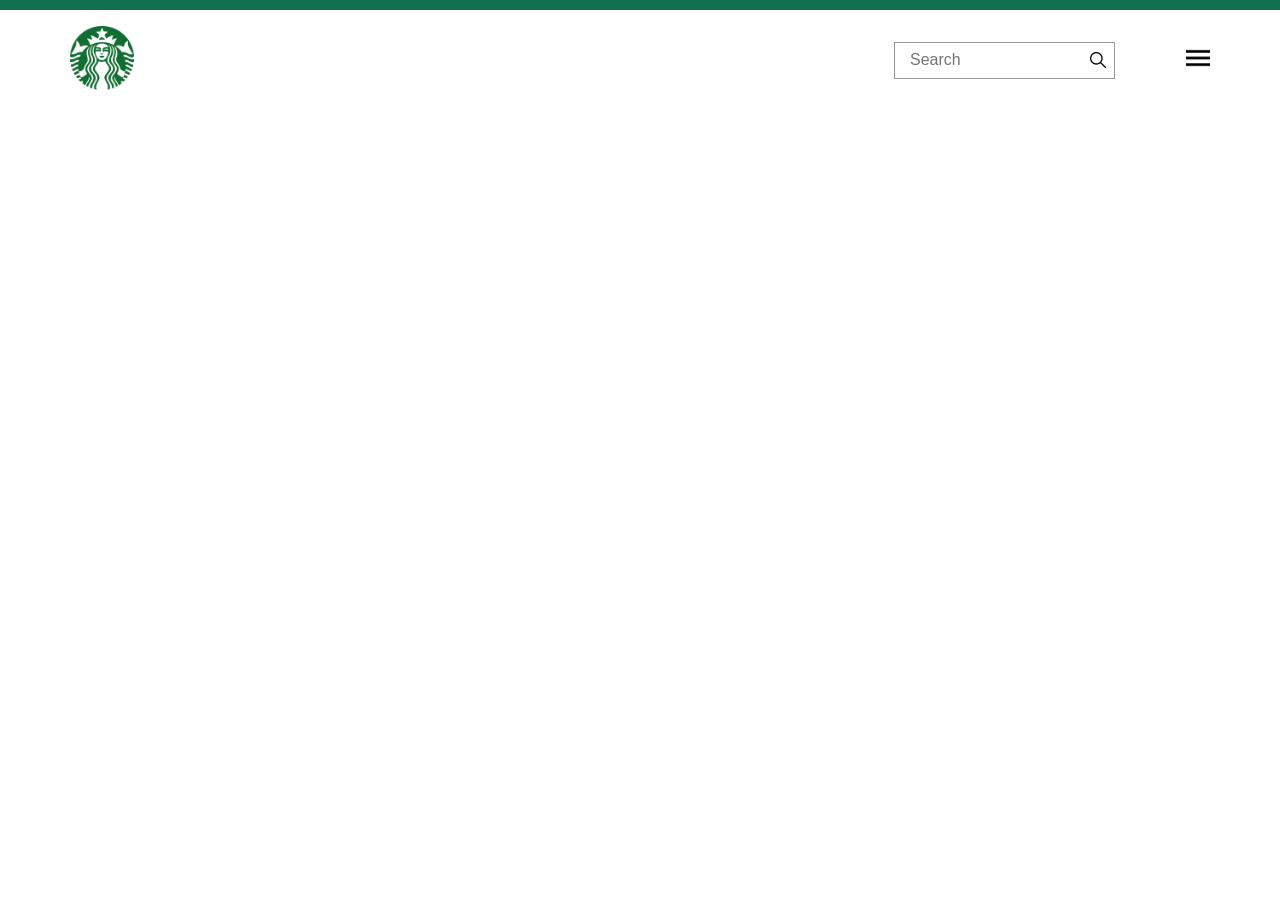
==== index.html @ dad7b249 "Criando o menu do site e modificando sua responsividade para dispositivos móveis" ====
<!DOCTYPE html>
<html>
<head>

    <meta charset="UTF-8" />
    <meta name="viewport" content="width=device-width, initial-scale=1.0" />

    <link rel="stylesheet" type="text/css" href="assets/css/template.css" />

    <title>Starbucks</title>

</head>
<body>

    <header class="header">
        <div class="header__bar"></div>
        <div class="header__container container">
            <div class="header__logo-area">
                <a href=""><img class="header__logo" src="assets/images/logo.png" alt="Logo" /></a>
            </div>
            <div class="header__search-menu-area">
                <form class="header__search-form">
                    <input class="header__search-input" type="text" name="search" placeholder="Search" />
                    <button class="header__search-button" type="submit">
                        <img class="header__search-icon" src="assets/images/loupe.png" alt="Search" />
                    </button>
                </form>
                <div class="header__menu">
                    <img class="header__menu-icon" src="assets/images/menu.png" alt="Menu" />
                </div>
            </div>
        </div>
    </header>

</body>
</html>
---- assets/css/template.css ----
@import url('https://fonts.googleapis.com/css2?family=Open+Sans:ital@0;1&family=Oswald:wght@700&display=swap');

:root {
    --bg-primary: #117050;
}

/* * & BODY */
* {
    box-sizing: border-box;
    margin: 0;
    padding: 0;
}

body {
    font-family: 'Open Sans', sans-serif;
}

/* HEADER */
.header__bar {
    height: 10px;
    background-color: var(--bg-primary);
}

.header__container {
    display: flex;
    justify-content: space-between;
    align-items: center;
    height: 100px;
}

.header__logo {
    width: 64px;
    height: 64px;
}

.header__search-menu-area {
    display: flex;
    align-items: center;
}

.header__search-form {
    display: flex;
}

.header__search-input {
    width: 100%;
    max-width: 250px;
    padding-left: 15px;
    padding-right: 35px;
    padding-top: 10px;
    padding-bottom: 10px;
    border: 1px solid #999;
    outline: 0;
}
.header__search-input::placeholder {
    font-size: 16px;
}

.header__search-button {
    display: flex;
    justify-content: center;
    align-items: center;
    margin-left: -35px;
    padding-left: 10px;
    padding-right: 10px;
    border: none;
    cursor: pointer;
    background-color: transparent;
}

.header__search-icon {
    width: 16px;
    height: 16px;
}

.header__menu {
    margin-left: 70px;
}

.header__menu-icon {
    width: 24px;
    height: 24px;
    cursor: pointer;
}

/* CONTAINER */
.container {
    width: 100%;
    max-width: 1140px;
    margin: auto;
}

/* MEDIA */
@media (max-width: 500px) {

    .header__logo-area {
        margin-left: 20px;
    }

    .header__search-input {
        max-width: 180px;
    }

    .header__menu {
        margin-left: 35px;
        margin-right: 20px;
    }

}
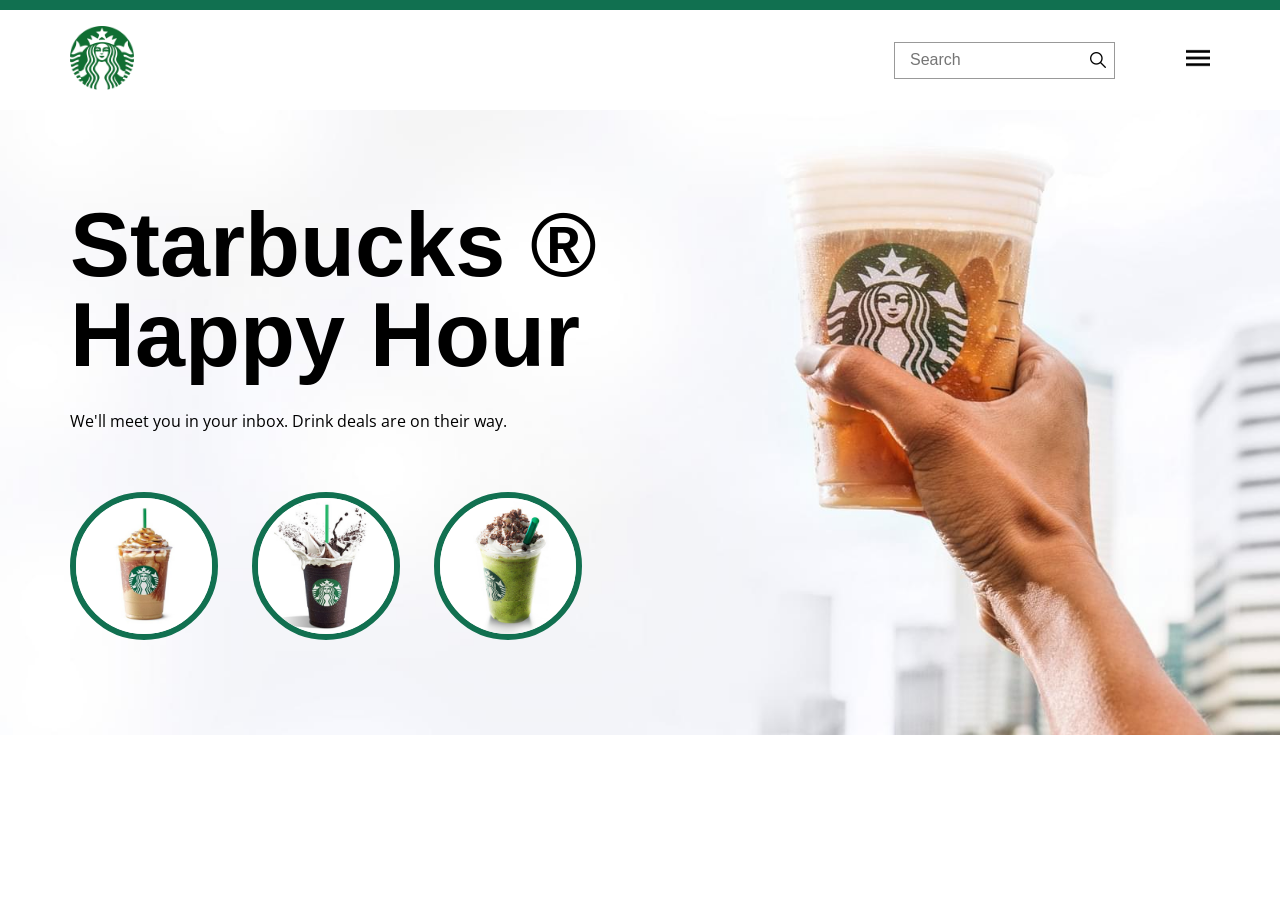
==== commit 17a82b9b: "Criando a seção banner do site e modificando sua responsividade para dispositivos móveis. Modificand" ====
--- a/index.html
+++ b/index.html
@@ -32,5 +32,20 @@
         </div>
     </header>
 
+    <section class="banner">
+        <div class="container">
+            <h1 class="banner__h1 h1">
+                Starbucks &reg; <br />
+                Happy Hour
+            </h1>
+            <span>We'll meet you in your inbox. Drink deals are on their way.</span>
+            <div class="banner__image-area">
+                <img class="banner__image" src="assets/images/c1.jpg" alt="Copo" />
+                <img class="banner__image" src="assets/images/c2.jpg" alt="Copo" />
+                <img class="banner__image" src="assets/images/c3.jpg" alt="Copo" />
+            </div>
+        </div>
+    </section>
+
 </body>
 </html>
--- a/assets/css/template.css
+++ b/assets/css/template.css
@@ -83,27 +83,74 @@
     cursor: pointer;
 }
 
-/* CONTAINER */
+/* BANNER */
+.banner {
+    padding-top: 90px;
+    padding-bottom: 90px;
+    background-image: url('../images/bg.jpg');
+    background-position: center;
+    background-size: cover;
+}
+
+.banner__h1 {
+    margin-bottom: 30px;
+}
+
+.banner__image-area {
+    margin-top: 60px;
+}
+
+.banner__image {
+    width: 148px;
+    height: 148px;
+    margin-right: 30px;
+    border: 6px solid var(--bg-primary);
+    border-radius: 50%;
+}
+
+/* CONTAINER, H1 */
 .container {
     width: 100%;
     max-width: 1140px;
     margin: auto;
 }
 
+.h1 {
+    line-height: 90px;
+    font-family: 'Oswald', sans-serif;
+    font-size: 90px;
+    font-weight: bold;
+}
+
 /* MEDIA */
 @media (max-width: 500px) {
 
-    .header__logo-area {
-        margin-left: 20px;
-    }
-
+    /* HEADER */
     .header__search-input {
         max-width: 180px;
     }
 
     .header__menu {
         margin-left: 35px;
-        margin-right: 20px;
+    }
+
+    /* BANNER */
+    .banner__image {
+        width: 80px;
+        height: 80px;
+        margin-right: 10px;
+        border-width: 3px;
+    }
+
+    /* CONTAINER, H1 */
+    .container {
+        padding-left: 20px;
+        padding-right: 20px;
+    }
+
+    .h1 {
+        line-height: 45px;
+        font-size: 45px;
     }
 
 }
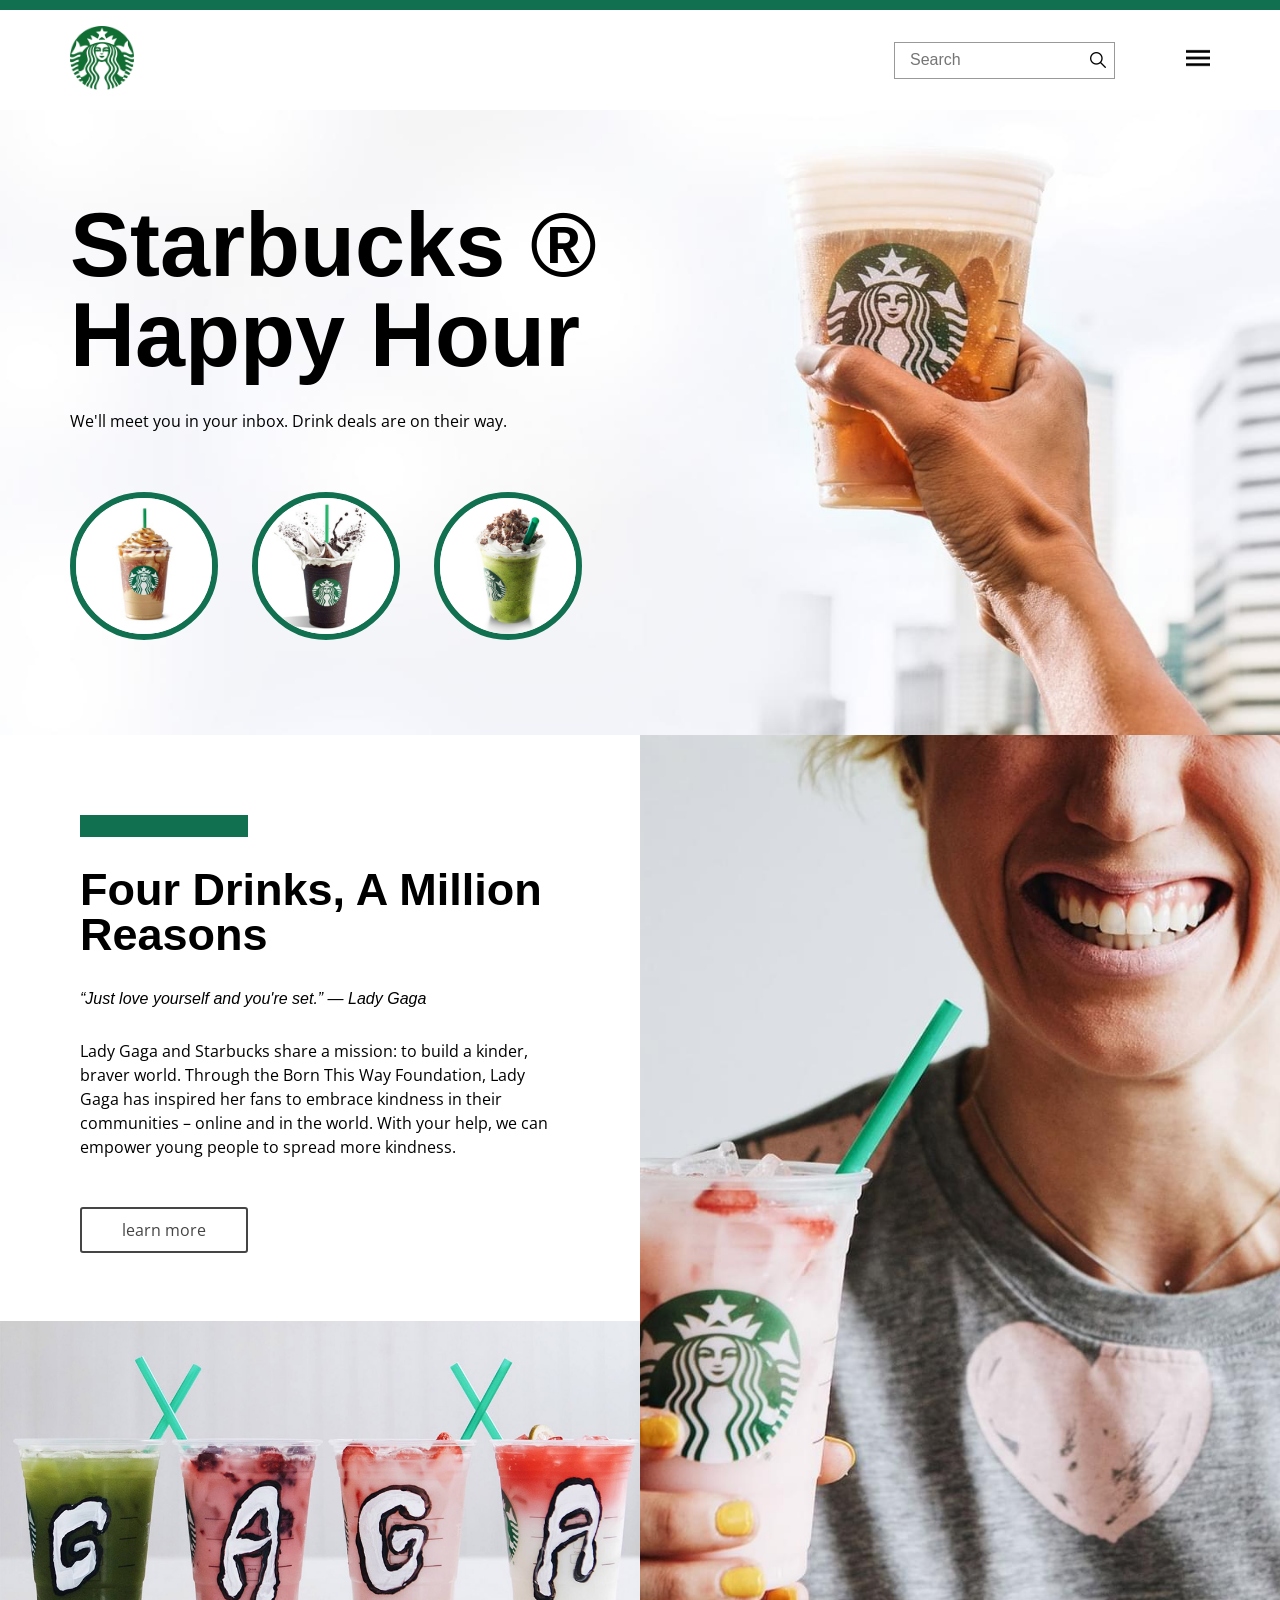
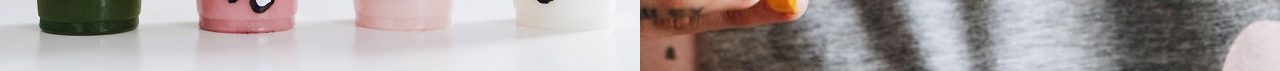
==== commit 1f947291: "Criando a seção area1 do site e modificando sua responsividade para dispositivos móveis" ====
--- a/index.html
+++ b/index.html
@@ -47,5 +47,17 @@
         </div>
     </section>
 
+    <section class="area1">
+        <div class="area1__content">
+            <div class="bar"></div>
+            <h2 class="area1__h2 h2">Four Drinks, A Million Reasons</h2>
+            <span class="area1__quote">&ldquo;Just love yourself and you're set.&rdquo; &mdash; Lady Gaga</span>
+            <p class="p">Lady Gaga and Starbucks share a mission: to build a kinder, braver world. Through the Born This Way Foundation, Lady Gaga has inspired her fans to embrace kindness in their communities &ndash; online and in the world. With your help, we can empower young people to spread more kindness.</p>
+            <a class="button" href="">learn more</a>
+        </div>
+        <div class="area1__background1"></div>
+        <div class="area1__background2"></div>
+    </section>
+
 </body>
 </html>
--- a/assets/css/template.css
+++ b/assets/css/template.css
@@ -108,7 +108,41 @@
     border-radius: 50%;
 }
 
-/* CONTAINER, H1 */
+/* AREA1 */
+.area1 {
+    display: grid;
+    grid-template-columns: repeat(2, 1fr);
+}
+
+.area1__content {
+    padding: 80px;
+}
+
+.area1__h2 {
+    margin-top: 30px;
+    margin-bottom: 30px;
+}
+
+.area1__quote {
+    font-style: italic;
+}
+
+.area1__background1 {
+    height: 350px;
+    background-image: url('../images/f2.jpg');
+    background-position: center;
+    background-size: cover;
+}
+
+.area1__background2 {
+    grid-row: 1 / span 2;
+    grid-column: 2 / span 1;
+    background-image: url('../images/f1.jpg');
+    background-position: center;
+    background-size: cover;
+}
+
+/* CONTAINER, H1, H2, P, BAR, BUTTON */
 .container {
     width: 100%;
     max-width: 1140px;
@@ -120,6 +154,37 @@
     font-family: 'Oswald', sans-serif;
     font-size: 90px;
     font-weight: bold;
+}
+
+.h2 {
+    line-height: 45px;
+    font-family: 'Oswald', sans-serif;
+    font-size: 45px;
+    font-weight: bold;
+}
+
+.p {
+    margin-top: 30px;
+    margin-bottom: 60px;
+    line-height: 24px;
+}
+
+.bar {
+    width: 168px;
+    height: 22px;
+    background-color: var(--bg-primary);
+}
+
+.button {
+    padding: 10px 40px;
+    border: 2px solid #454545;
+    border-radius: 3px;
+    text-decoration: none;
+    color: #454545;
+}
+.button:hover {
+    background-color: #454545;
+    color: #FFF;
 }
 
 /* MEDIA */
@@ -142,6 +207,16 @@
         border-width: 3px;
     }
 
+    /* AREA1 */
+    .area1 {
+        grid-template-columns: 1fr;
+    }
+
+    .area1__content {
+        padding-left: 20px;
+        padding-right: 20px;
+    }
+
     /* CONTAINER, H1 */
     .container {
         padding-left: 20px;
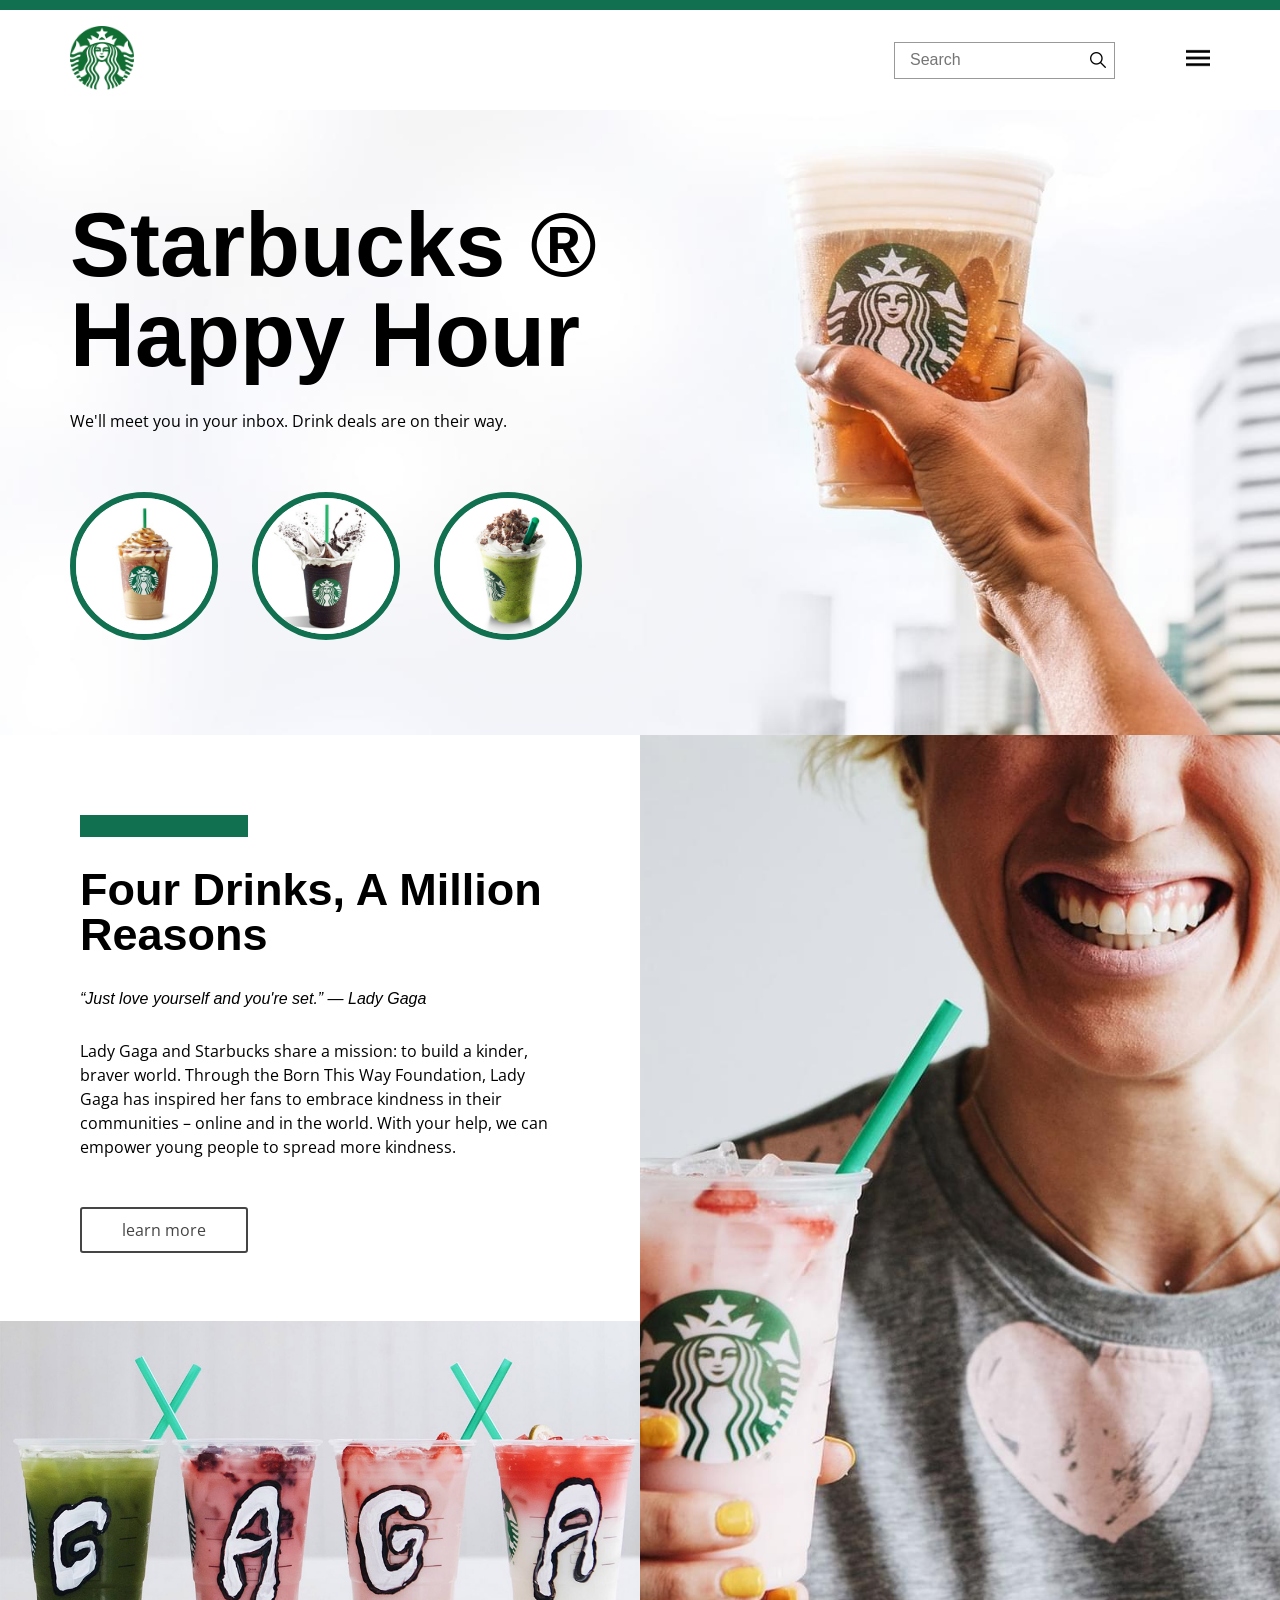
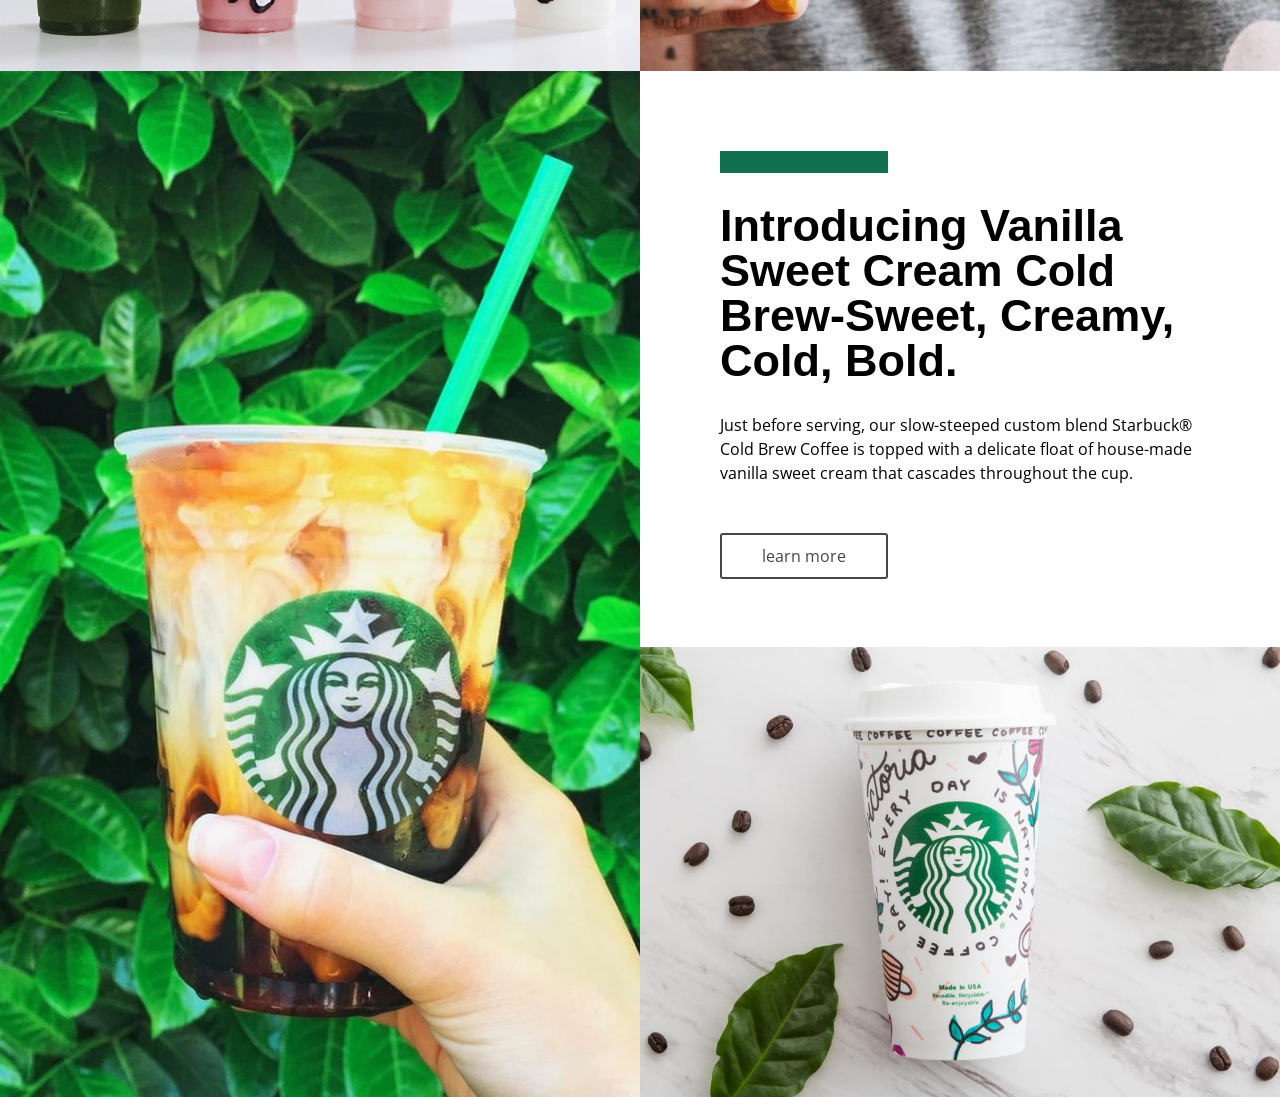
==== commit ed116c66: "Criando a seção area2 do site e modificando sua responsividade para dispositivos móveis" ====
--- a/index.html
+++ b/index.html
@@ -59,5 +59,16 @@
         <div class="area1__background2"></div>
     </section>
 
+    <section class="area2">
+        <div class="area2__content">
+            <div class="bar"></div>
+            <h2 class="area2__h2 h2">Introducing Vanilla Sweet Cream Cold Brew-Sweet, Creamy, Cold, Bold.</h2>
+            <p class="p">Just before serving, our slow-steeped custom blend Starbuck&reg; Cold Brew Coffee is topped with a delicate float of house-made vanilla sweet cream that cascades throughout the cup.</p>
+            <a class="button" href="">learn more</a>
+        </div>
+        <div class="area2__background1"></div>
+        <div class="area2__background2"></div>
+    </section>
+
 </body>
 </html>
--- a/assets/css/template.css
+++ b/assets/css/template.css
@@ -142,6 +142,35 @@
     background-size: cover;
 }
 
+/* AREA2 */
+.area2 {
+    display: grid;
+    grid-template-columns: repeat(2, 1fr);
+}
+
+.area2__content {
+    padding: 80px;
+}
+
+.area2__h2 {
+    margin-top: 30px;
+}
+
+.area2__background1 {
+    height: 450px;
+    background-image: url('../images/f4.jpg');
+    background-position: center;
+    background-size: cover;
+}
+
+.area2__background2 {
+    grid-row: 1 / span 2;
+    grid-column: 1 / span 1;
+    background-image: url('../images/f3.jpg');
+    background-position: center;
+    background-size: cover;
+}
+
 /* CONTAINER, H1, H2, P, BAR, BUTTON */
 .container {
     width: 100%;
@@ -217,7 +246,17 @@
         padding-right: 20px;
     }
 
-    /* CONTAINER, H1 */
+    /* AREA2 */
+    .area2 {
+        grid-template-columns: 1fr;
+    }
+
+    .area2__content {
+        padding-left: 20px;
+        padding-right: 20px;
+    }
+
+    /* CONTAINER, H1, H2 */
     .container {
         padding-left: 20px;
         padding-right: 20px;
@@ -228,4 +267,9 @@
         font-size: 45px;
     }
 
+    .h2 {
+        line-height: 22.5px;
+        font-size: 22.5px;
+    }
+
 }
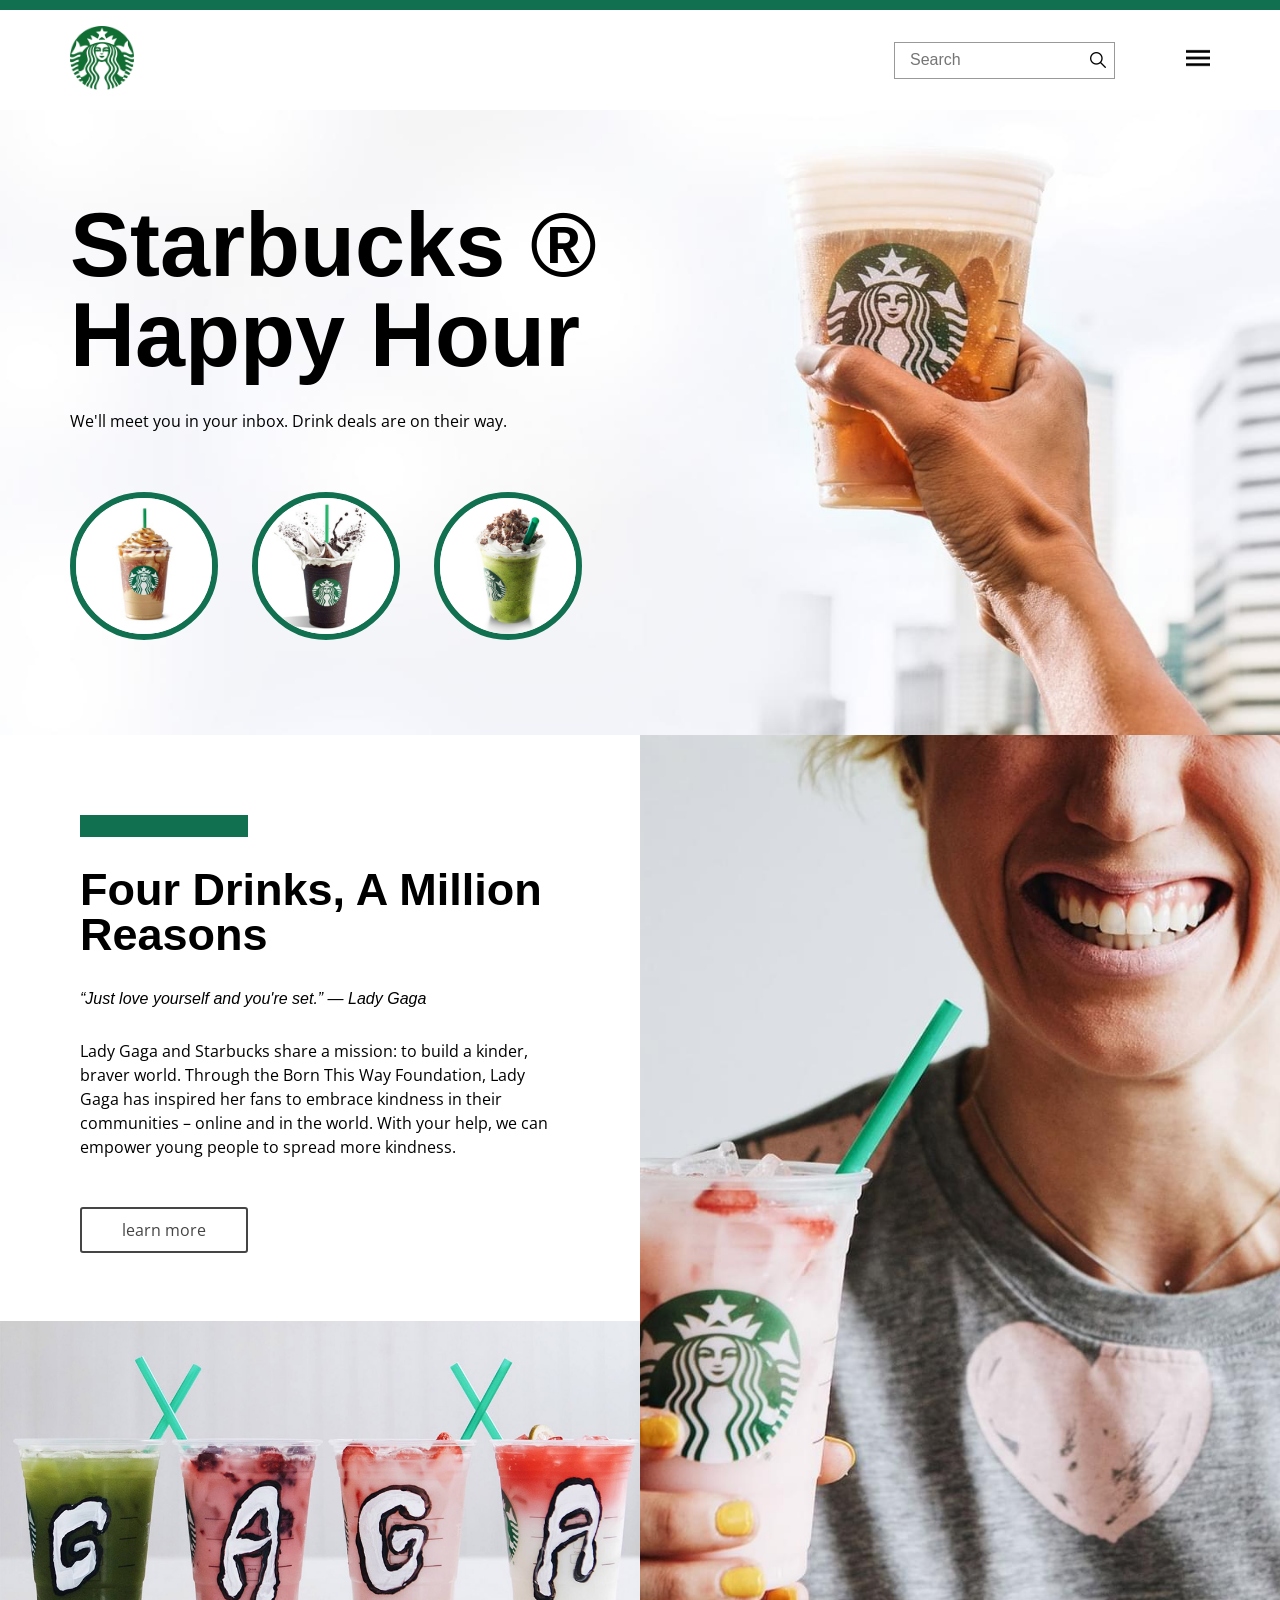
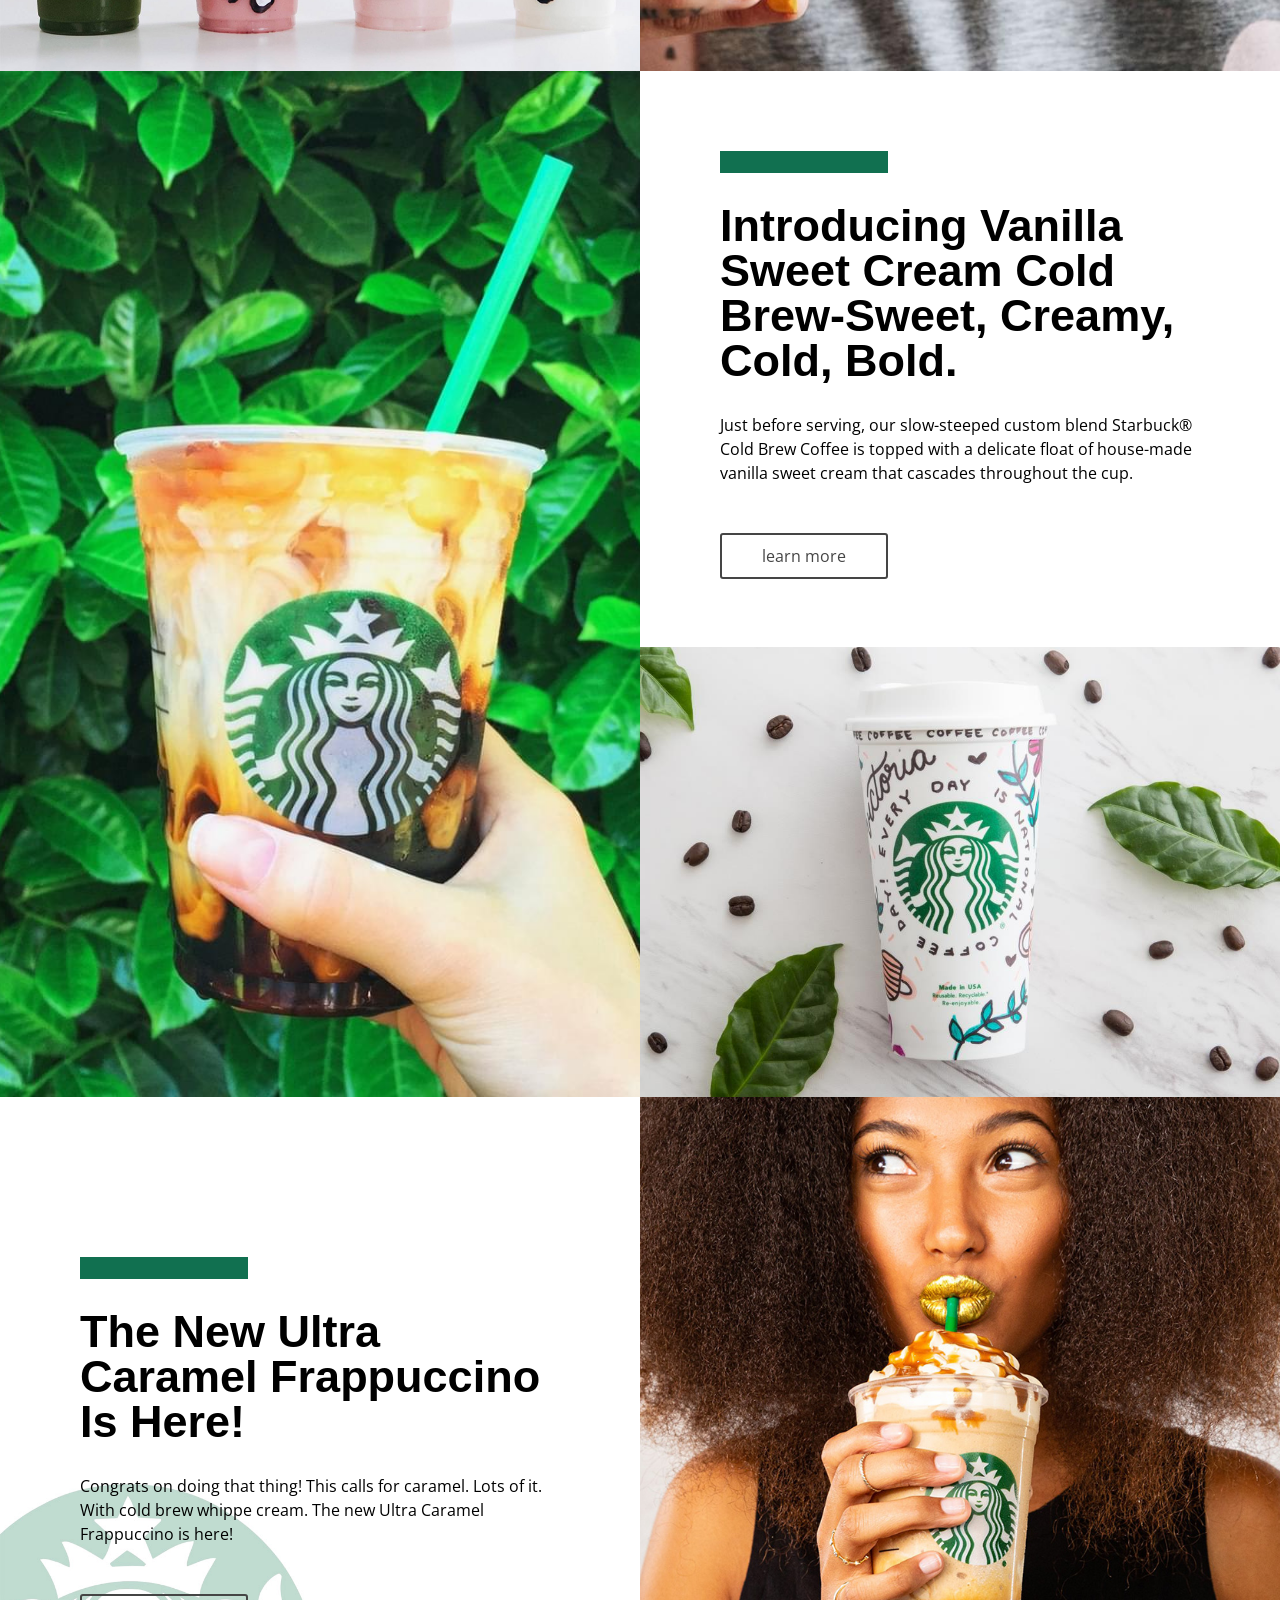
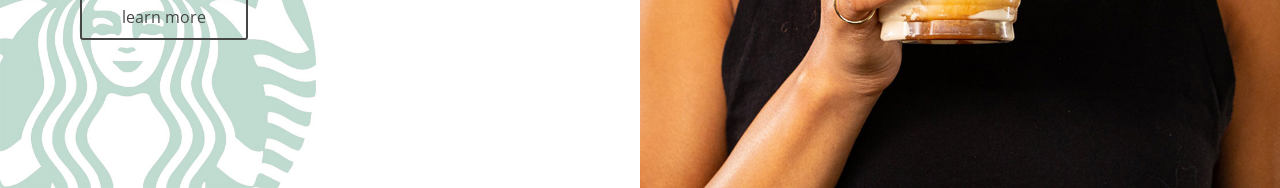
==== commit 013e8d7c: "Criando a seção area3 do site e modificando sua responsividade para dispositivos móveis" ====
--- a/index.html
+++ b/index.html
@@ -70,5 +70,15 @@
         <div class="area2__background2"></div>
     </section>
 
+    <section class="area3">
+        <div class="area3__content">
+            <div class="bar"></div>
+            <h2 class="area3__h2 h2">The New Ultra Caramel Frappuccino Is Here!</h2>
+            <p class="p">Congrats on doing that thing! This calls for caramel. Lots of it. With cold brew whippe cream. The new Ultra Caramel Frappuccino is here!</p>
+            <a class="button" href="">learn more</a>
+        </div>
+        <div class="area3__background"></div>
+    </section>
+
 </body>
 </html>
--- a/assets/css/template.css
+++ b/assets/css/template.css
@@ -171,6 +171,29 @@
     background-size: cover;
 }
 
+/* AREA3 */
+.area3 {
+    display: grid;
+    grid-template-columns: repeat(2, 1fr);
+}
+
+.area3__content {
+    padding: 160px 80px;
+    background-image: url('../images/bg2.jpg');
+    background-position: left;
+    background-size: cover;
+}
+
+.area3__h2 {
+    margin-top: 30px;
+}
+
+.area3__background {
+    background-image: url('../images/f5.jpg');
+    background-position: center;
+    background-size: cover;
+}
+
 /* CONTAINER, H1, H2, P, BAR, BUTTON */
 .container {
     width: 100%;
@@ -256,6 +279,15 @@
         padding-right: 20px;
     }
 
+    /* AREA3 */
+    .area3 {
+        grid-template-columns: 1fr;
+    }
+
+    .area3__content {
+        padding: 80px 20px;
+    }
+
     /* CONTAINER, H1, H2 */
     .container {
         padding-left: 20px;
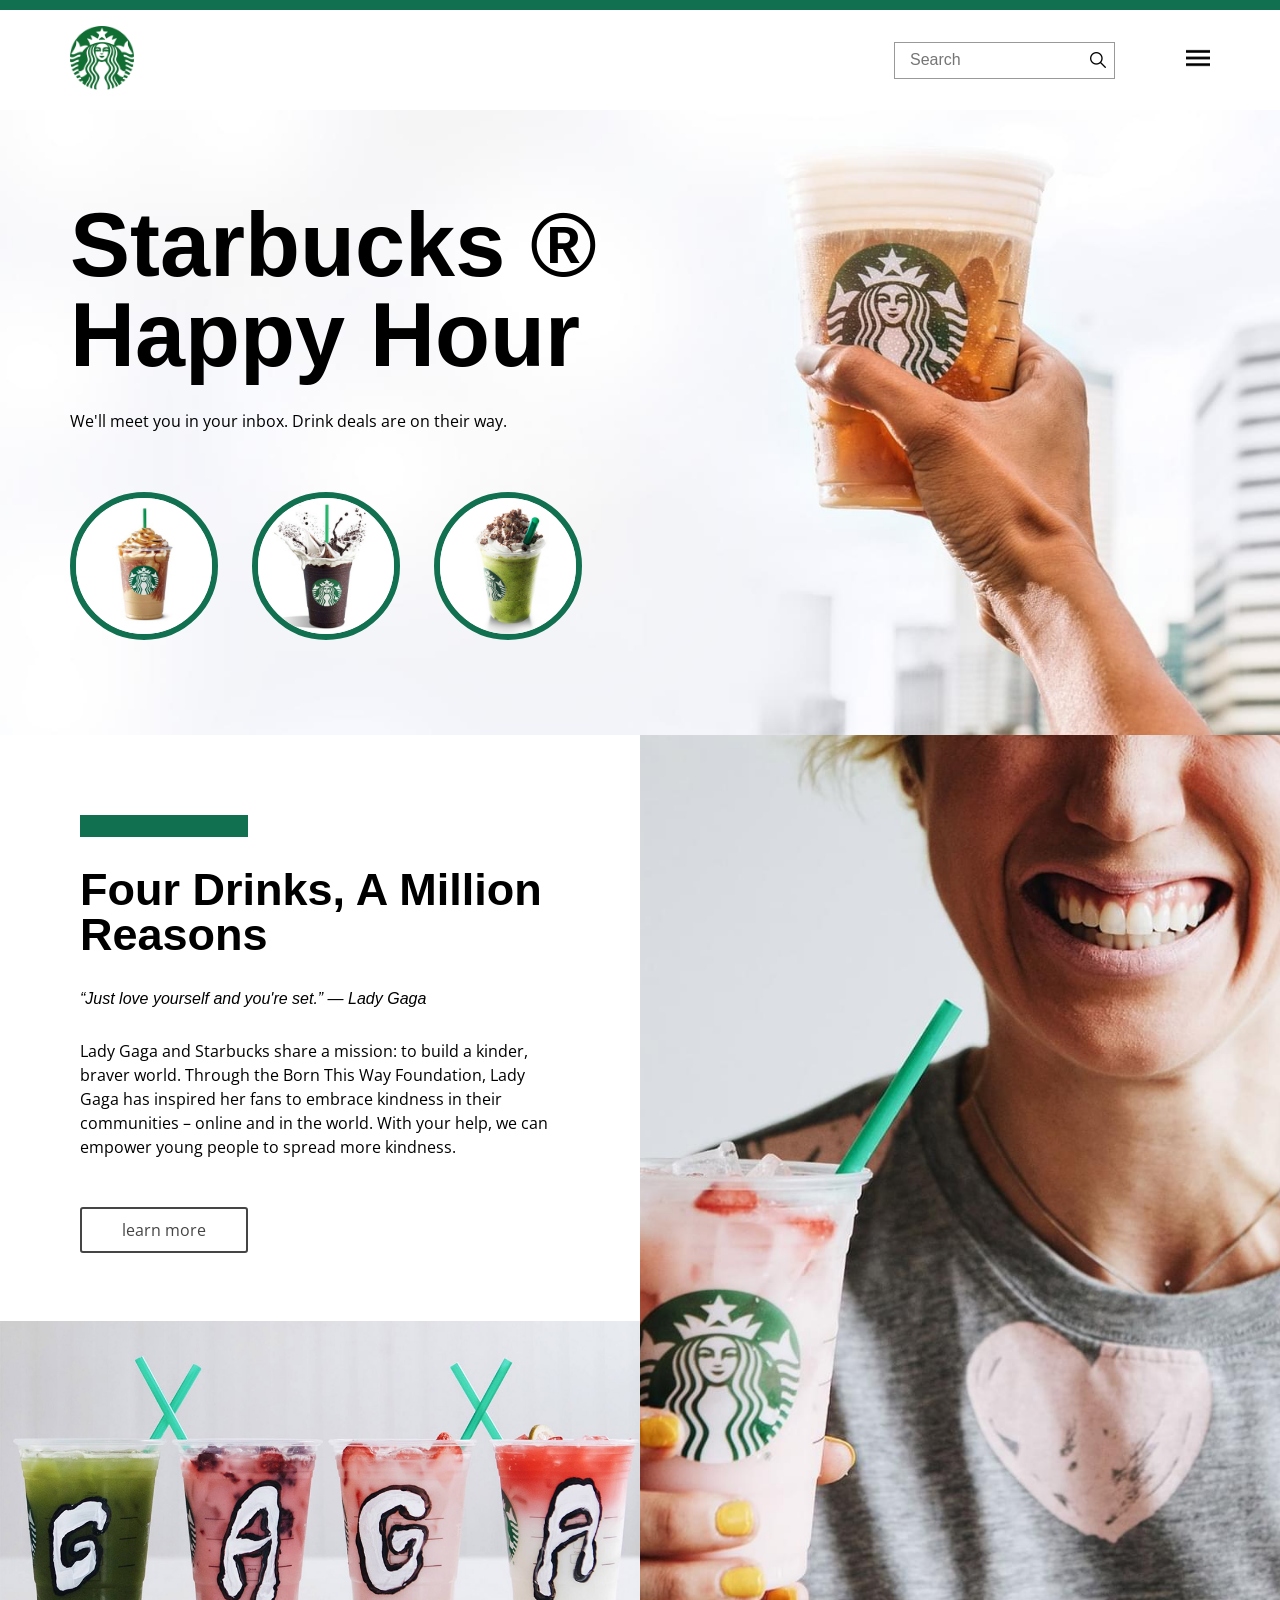
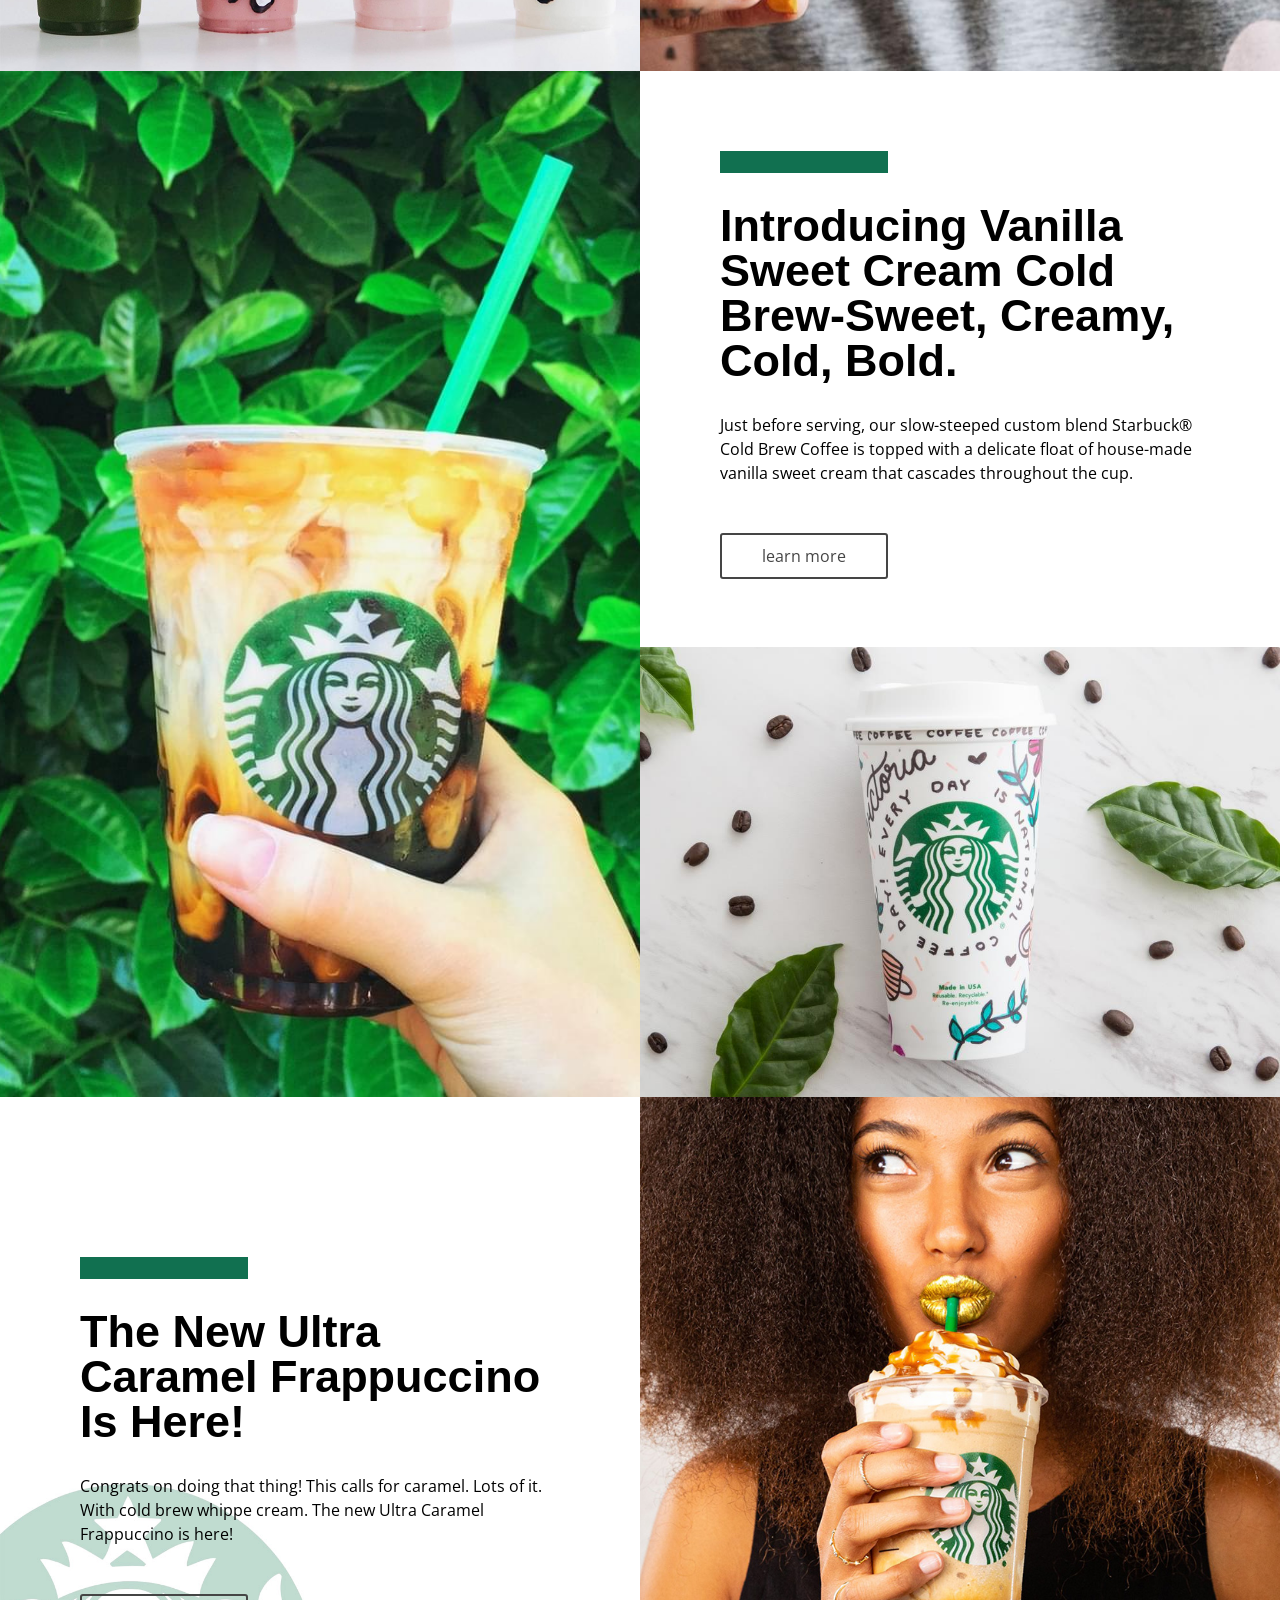
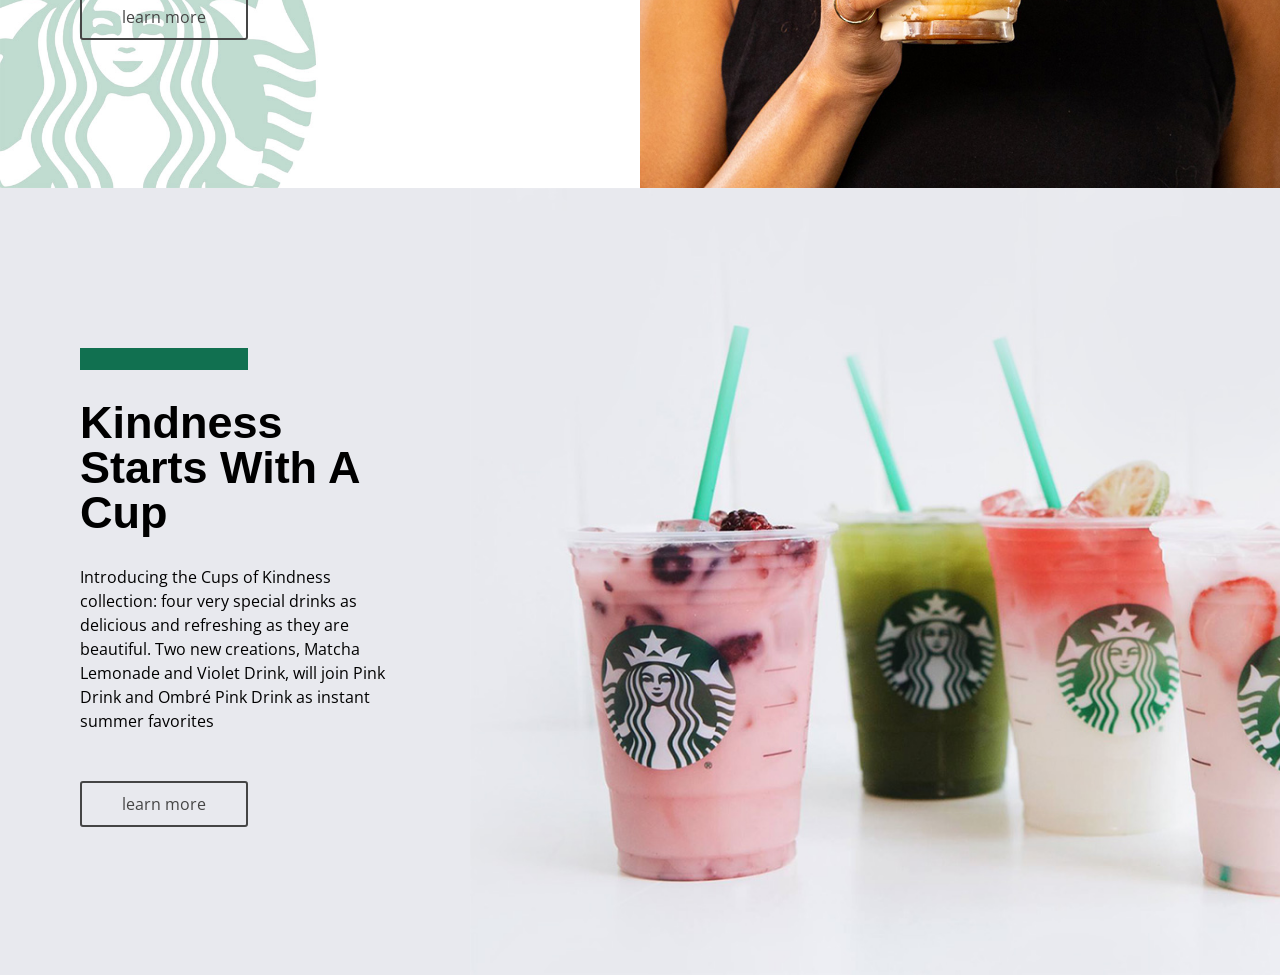
==== commit efd378f7: "Criando a seção area4 do site e modificando sua responsividade para dispositivos móveis" ====
--- a/index.html
+++ b/index.html
@@ -80,5 +80,15 @@
         <div class="area3__background"></div>
     </section>
 
+    <section class="area4">
+        <div class="area4__content">
+            <div class="bar"></div>
+            <h2 class="area4__h2 h2">Kindness Starts With A Cup</h2>
+            <p class="p">Introducing the Cups of Kindness collection: four very special drinks as delicious and refreshing as they are beautiful. Two new creations, Matcha Lemonade and Violet Drink, will join Pink Drink and Ombré Pink Drink as instant summer favorites</p>
+            <a class="button" href="">learn more</a>
+        </div>
+        <div class="area4__background"></div>
+    </section>
+
 </body>
 </html>
--- a/assets/css/template.css
+++ b/assets/css/template.css
@@ -194,6 +194,27 @@
     background-size: cover;
 }
 
+/* AREA4 */
+.area4 {
+    display: grid;
+    grid-template-columns: 470px 1fr;
+    background-color: #E8E9EE;
+}
+
+.area4__content {
+    padding: 160px 80px;
+}
+
+.area4__h2 {
+    margin-top: 30px;
+}
+
+.area4__background {
+    background-image: url('../images/bg3.jpg');
+    background-position: left;
+    background-size: cover;
+}
+
 /* CONTAINER, H1, H2, P, BAR, BUTTON */
 .container {
     width: 100%;
@@ -288,6 +309,15 @@
         padding: 80px 20px;
     }
 
+    /* AREA4 */
+    .area4 {
+        grid-template-columns: 1fr;
+    }
+
+    .area4__content {
+        padding: 80px 20px;
+    }
+
     /* CONTAINER, H1, H2 */
     .container {
         padding-left: 20px;
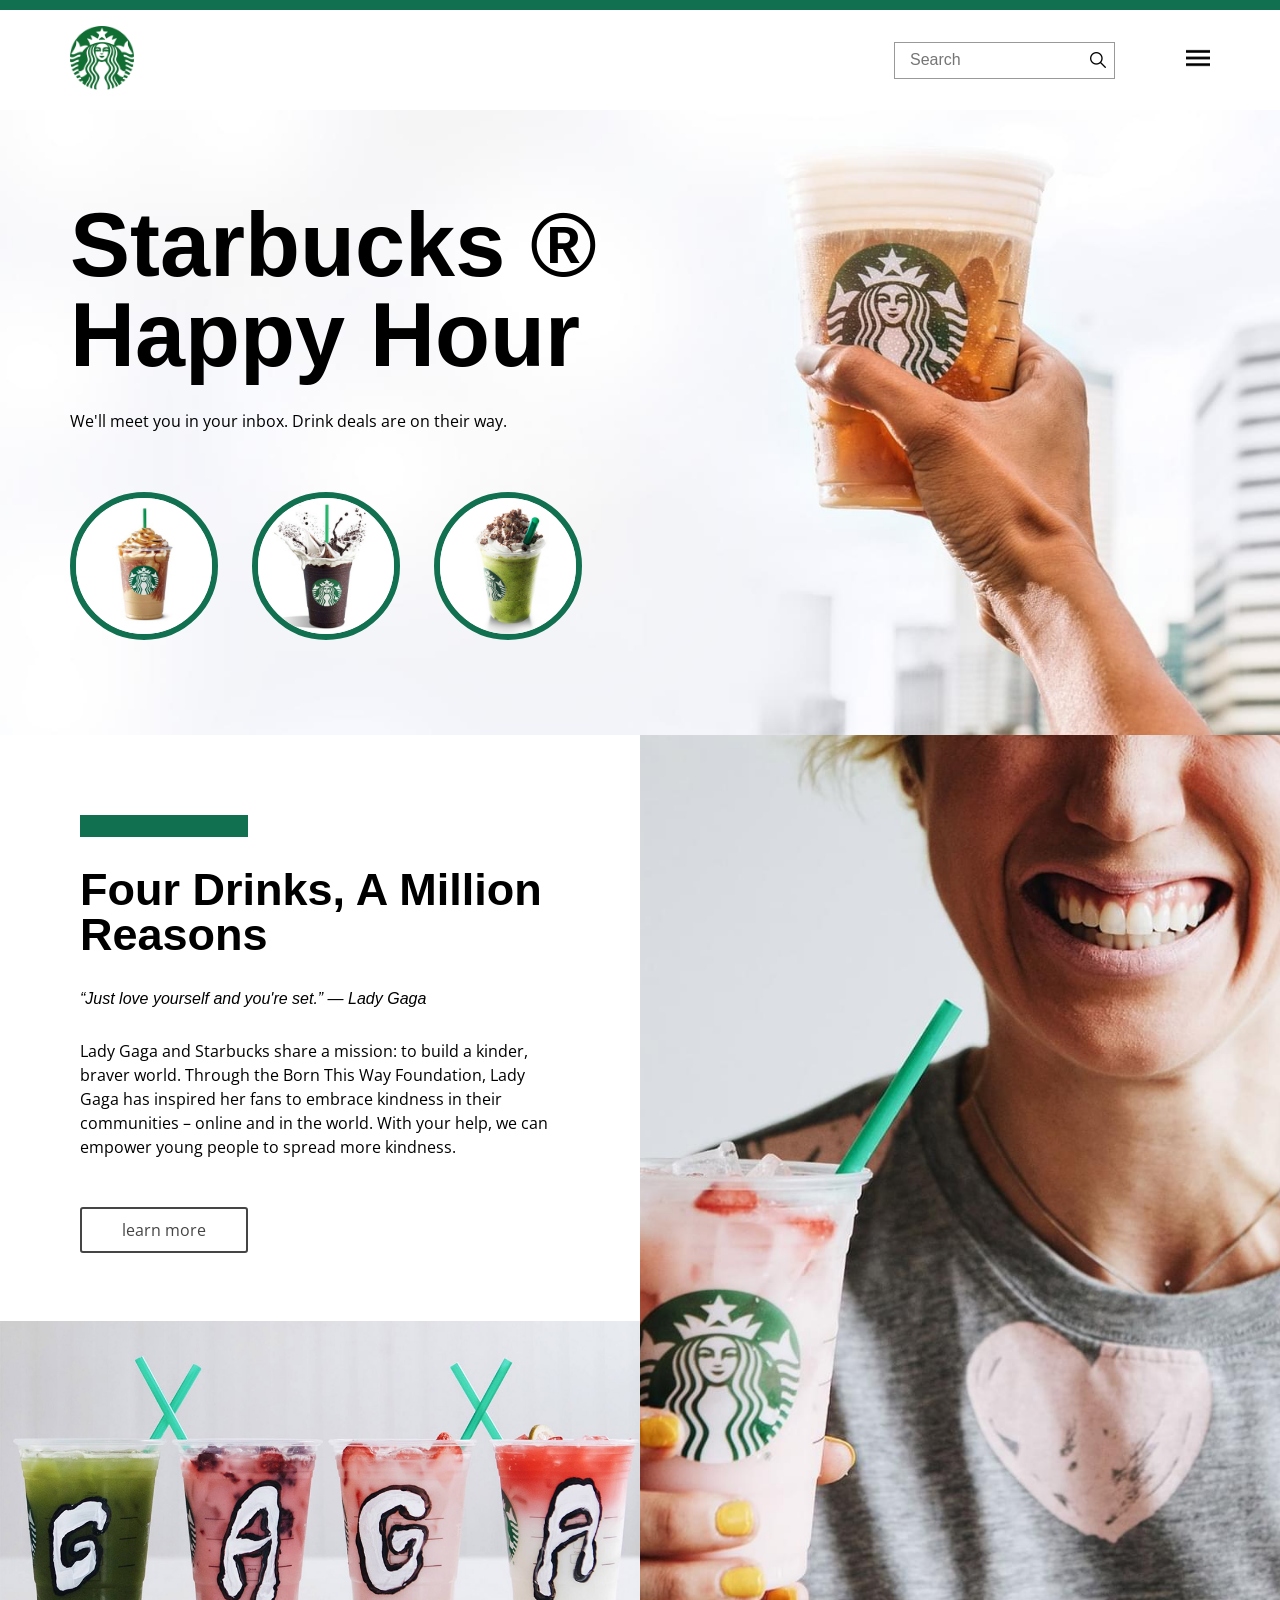
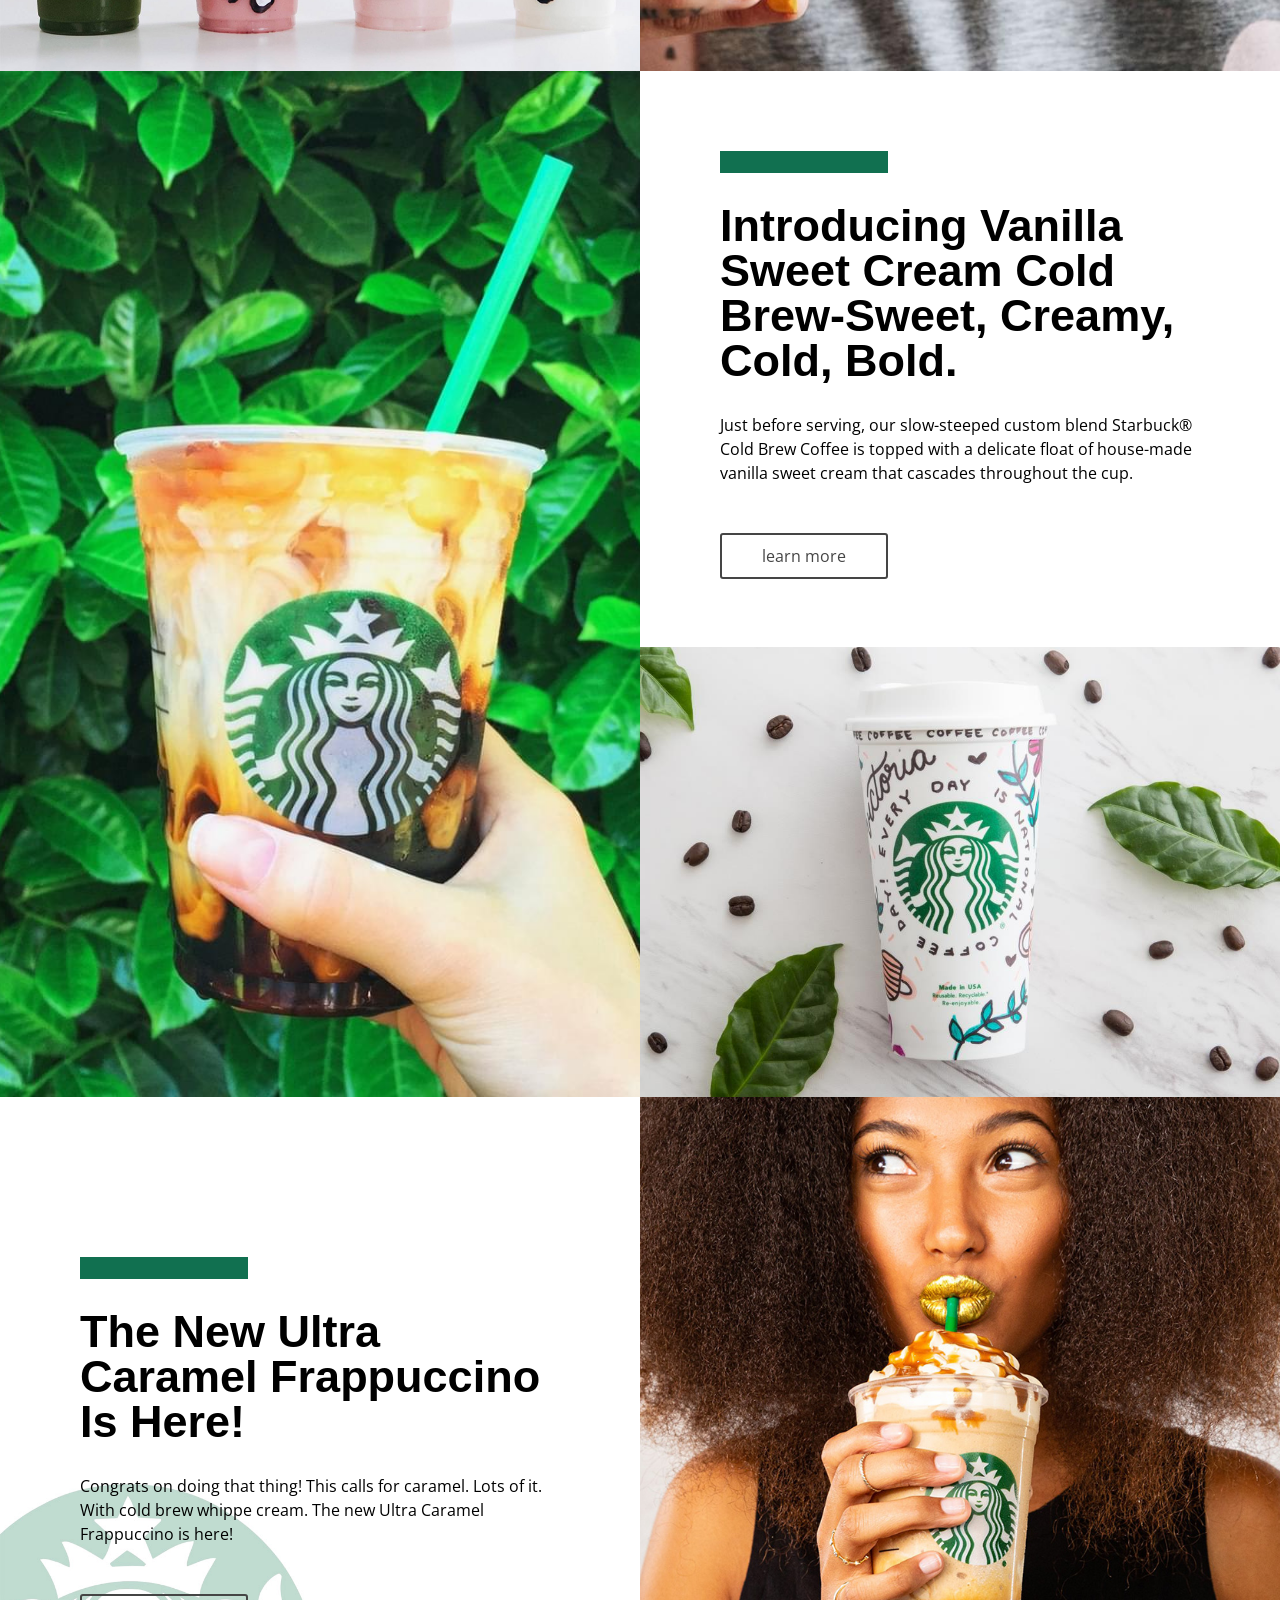
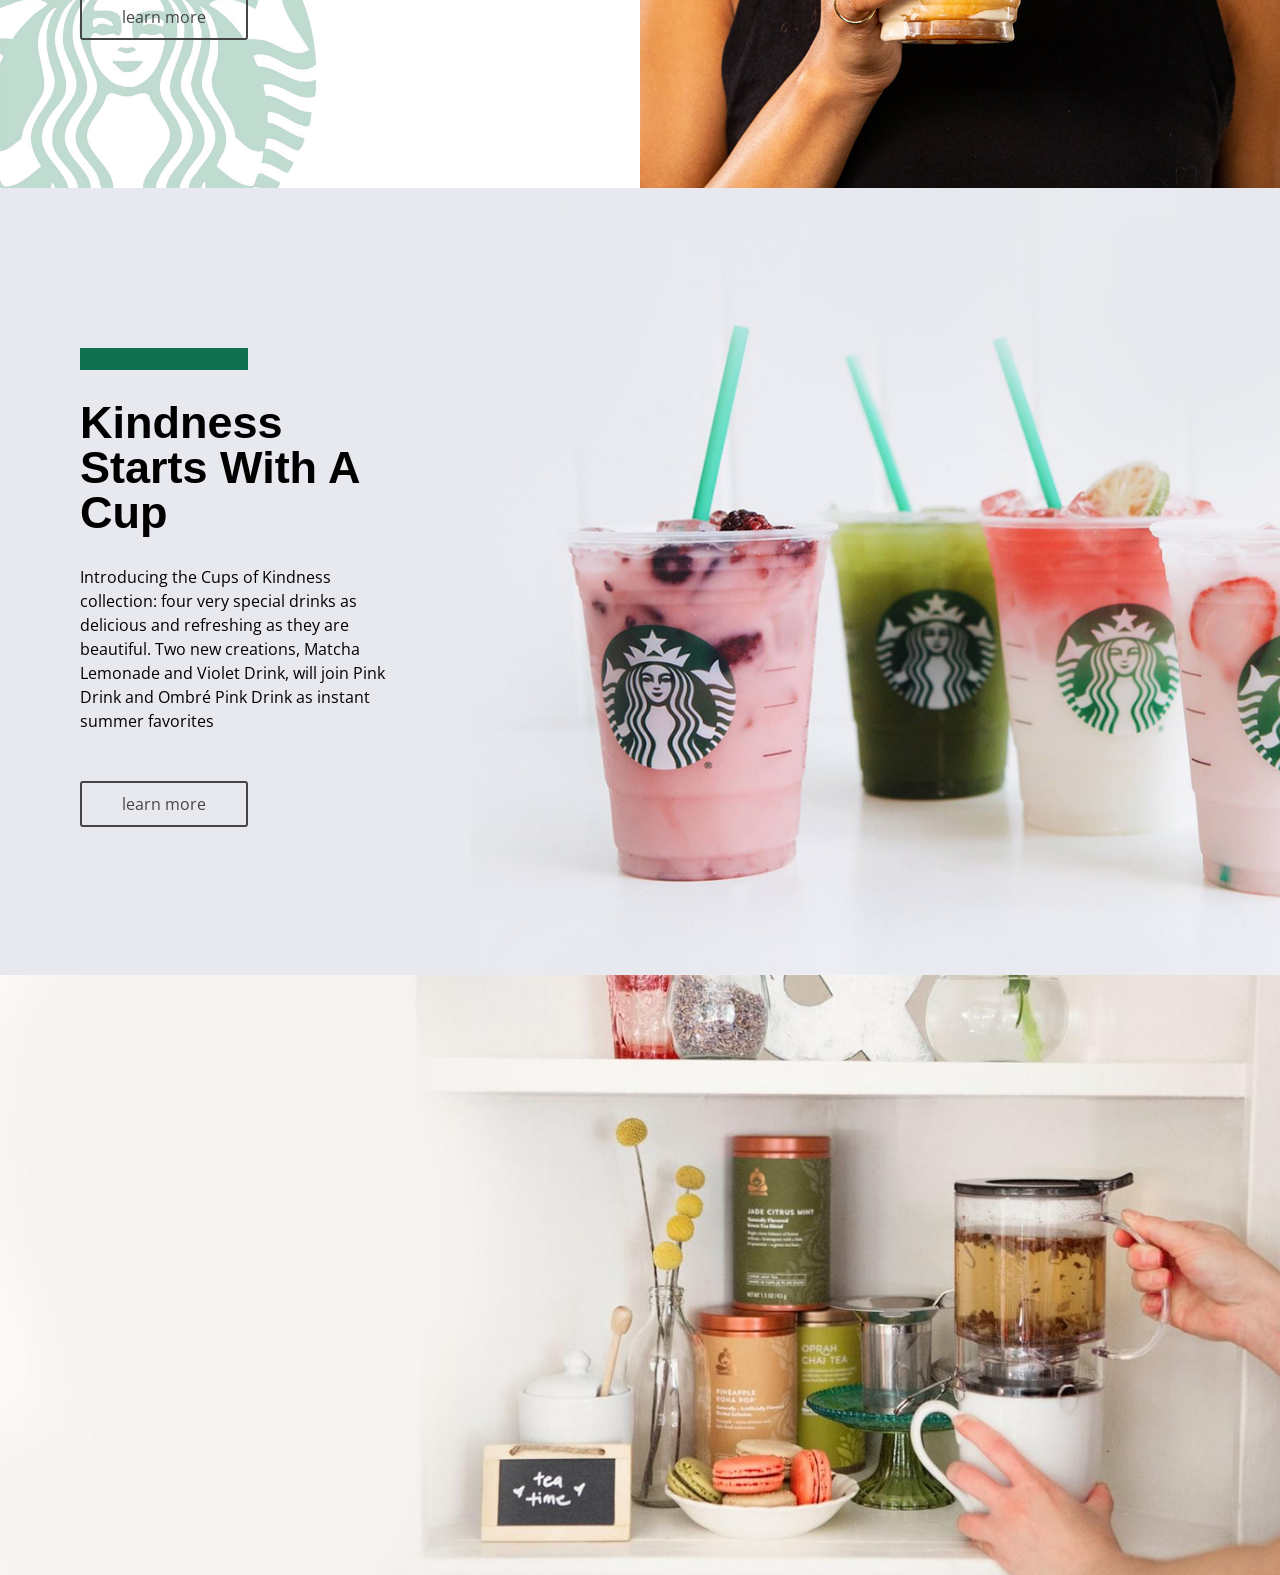
==== commit c42d0032: "Criando a seção area5 do site e modificando sua responsividade para dispositivos móveis" ====
--- a/index.html
+++ b/index.html
@@ -90,5 +90,7 @@
         <div class="area4__background"></div>
     </section>
 
+    <section class="area5"></section>
+
 </body>
 </html>
--- a/assets/css/template.css
+++ b/assets/css/template.css
@@ -215,6 +215,14 @@
     background-size: cover;
 }
 
+/* AREA5 */
+.area5 {
+    height: 600px;
+    background-image: url('../images/bg4.jpg');
+    background-position: center;
+    background-size: cover;
+}
+
 /* CONTAINER, H1, H2, P, BAR, BUTTON */
 .container {
     width: 100%;
@@ -318,6 +326,11 @@
         padding: 80px 20px;
     }
 
+    /* AREA5 */
+    .area5 {
+        height: 200px;
+    }
+
     /* CONTAINER, H1, H2 */
     .container {
         padding-left: 20px;
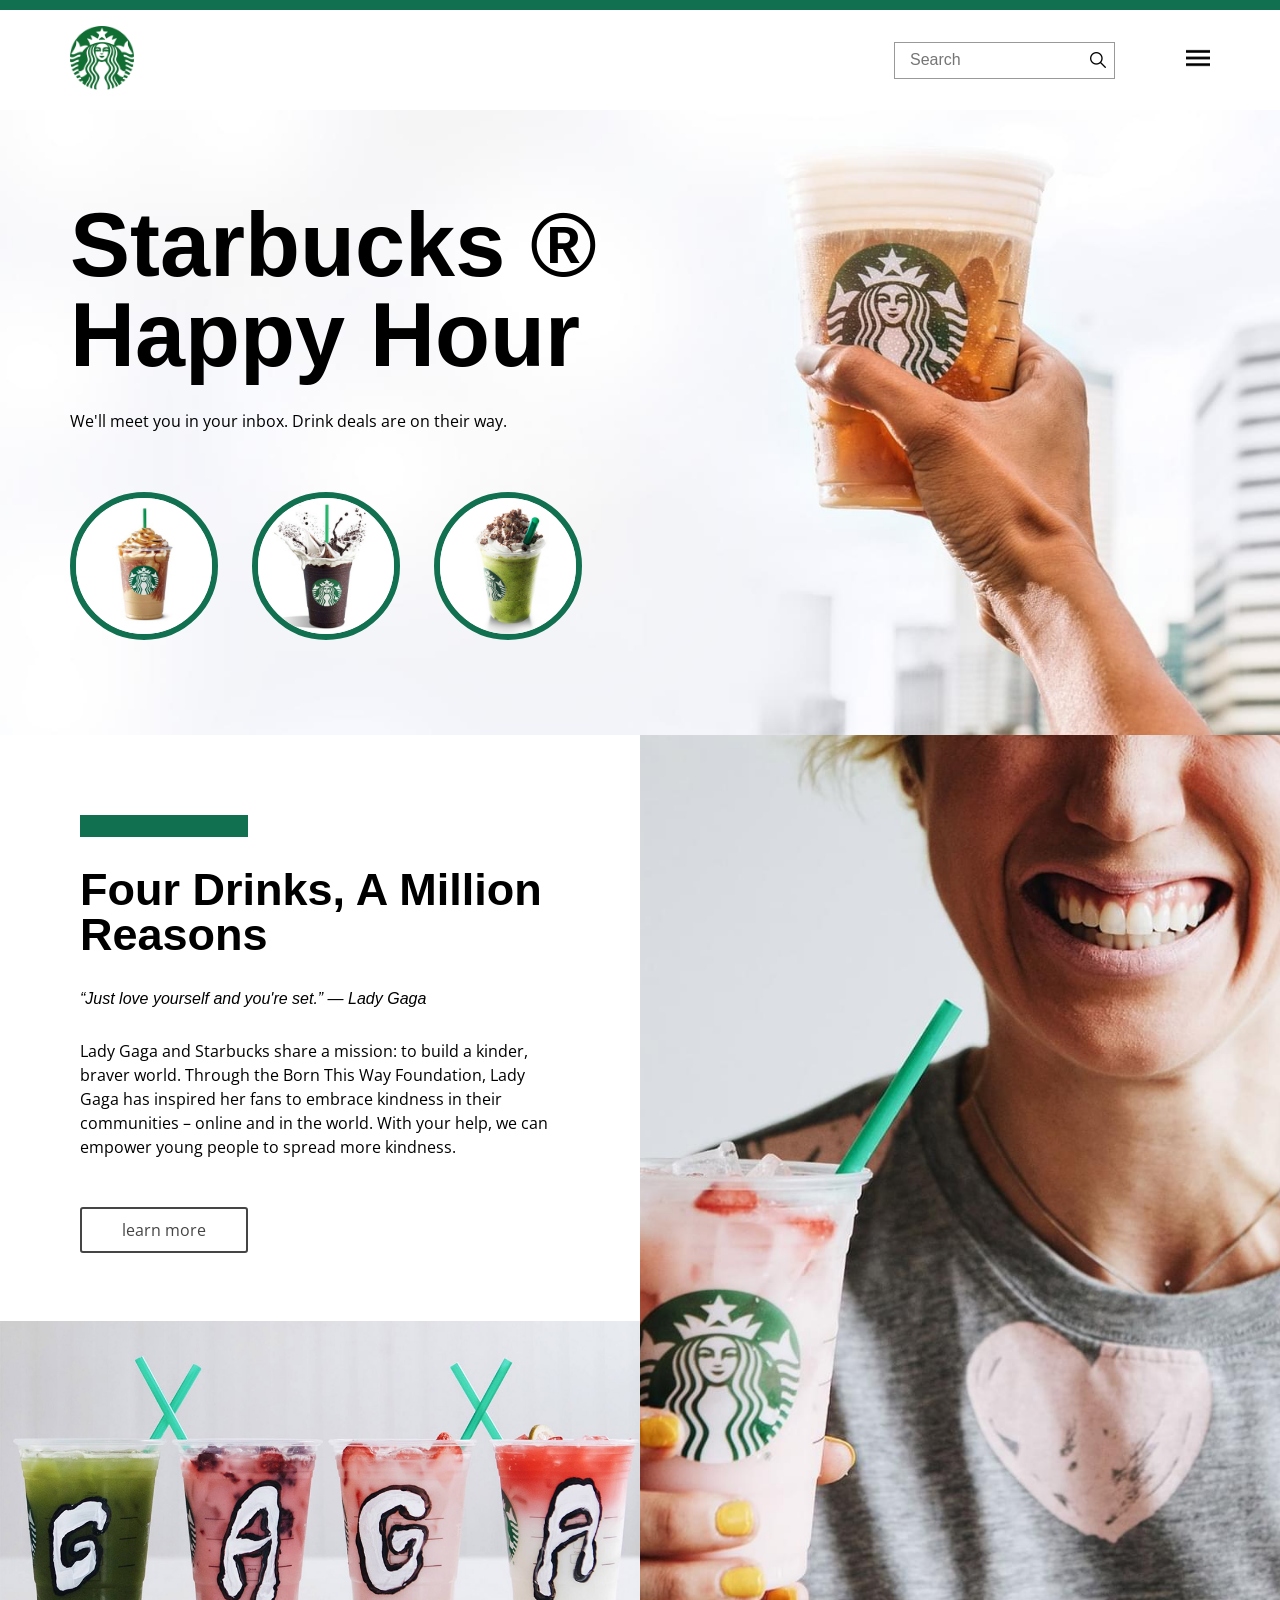
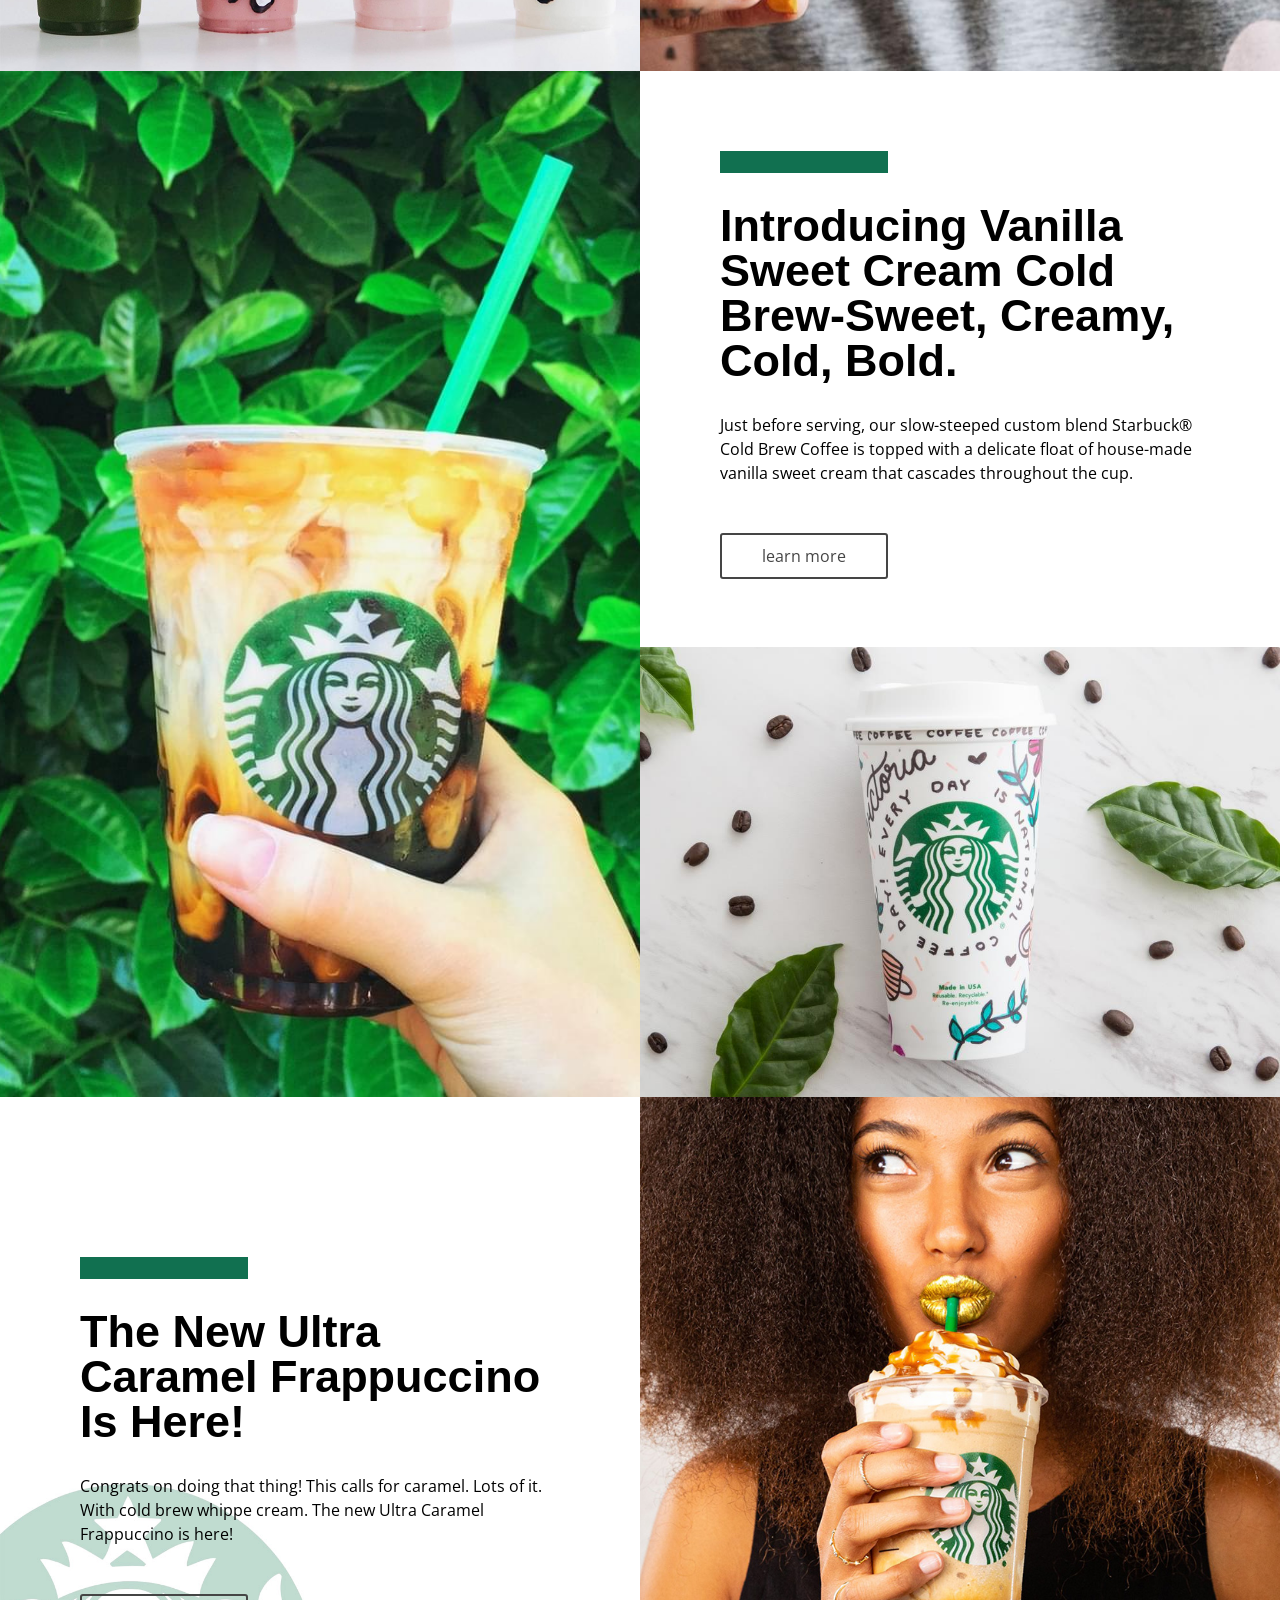
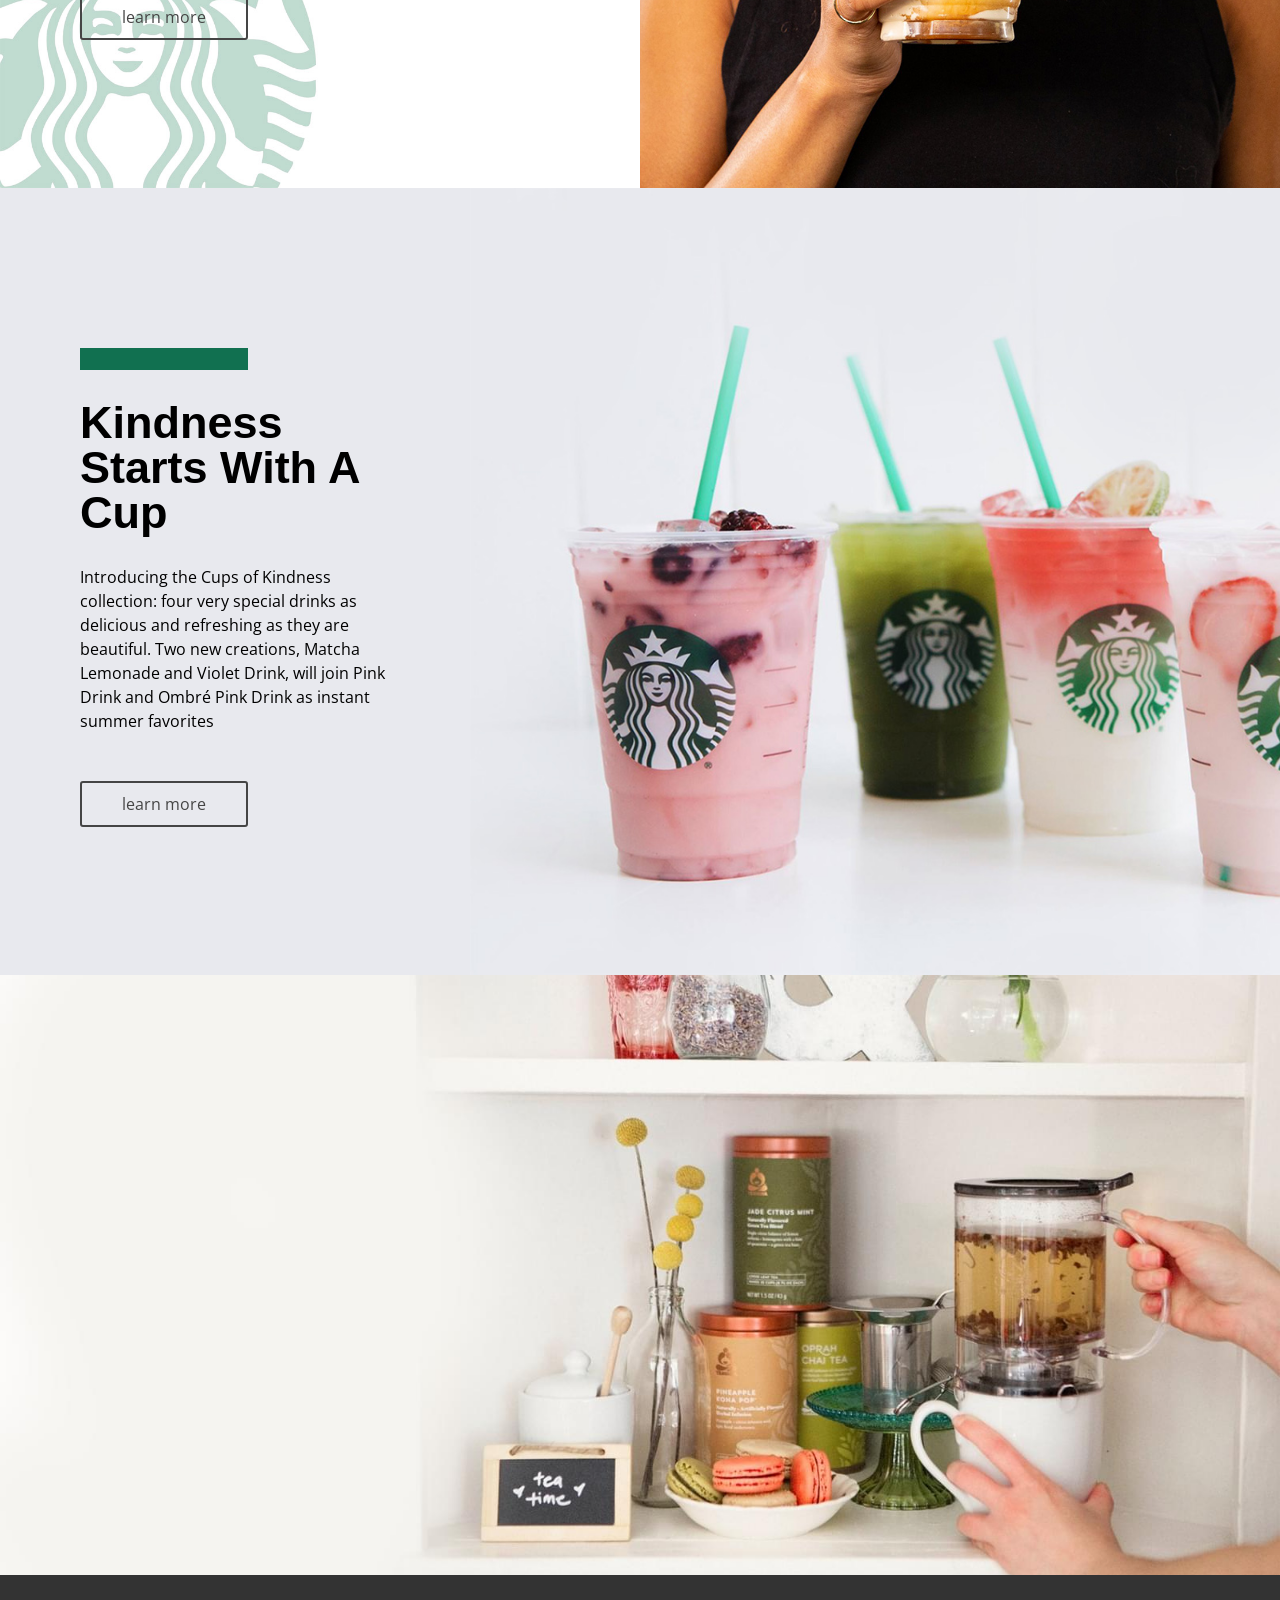
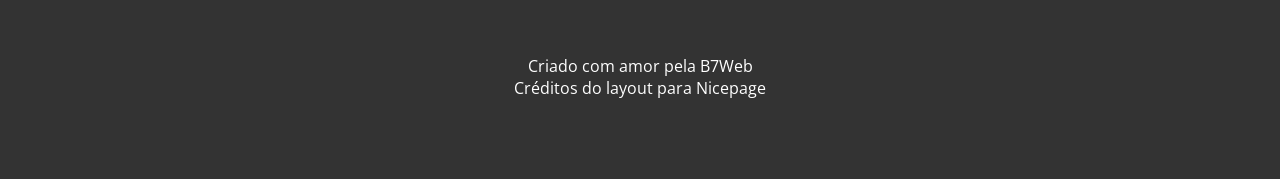
==== commit 1a5b16ae: "Criando o rodapé do site e modificando sua responsividade para dispositivos móveis" ====
--- a/index.html
+++ b/index.html
@@ -92,5 +92,10 @@
 
     <section class="area5"></section>
 
+    <footer class="footer">
+        <span>Criado com amor pela B7Web</span> <br />
+        <span>Créditos do layout para Nicepage</span>
+    </footer>
+
 </body>
 </html>
--- a/assets/css/template.css
+++ b/assets/css/template.css
@@ -223,6 +223,15 @@
     background-size: cover;
 }
 
+/* FOOTER */
+.footer {
+    padding-top: 80px;
+    padding-bottom: 80px;
+    text-align: center;
+    background-color: #333;
+    color: #FFF;
+}
+
 /* CONTAINER, H1, H2, P, BAR, BUTTON */
 .container {
     width: 100%;
@@ -331,6 +340,12 @@
         height: 200px;
     }
 
+    /* FOOTER */
+    .footer {
+        padding-top: 40px;
+        padding-bottom: 40px;
+    }
+
     /* CONTAINER, H1, H2 */
     .container {
         padding-left: 20px;
